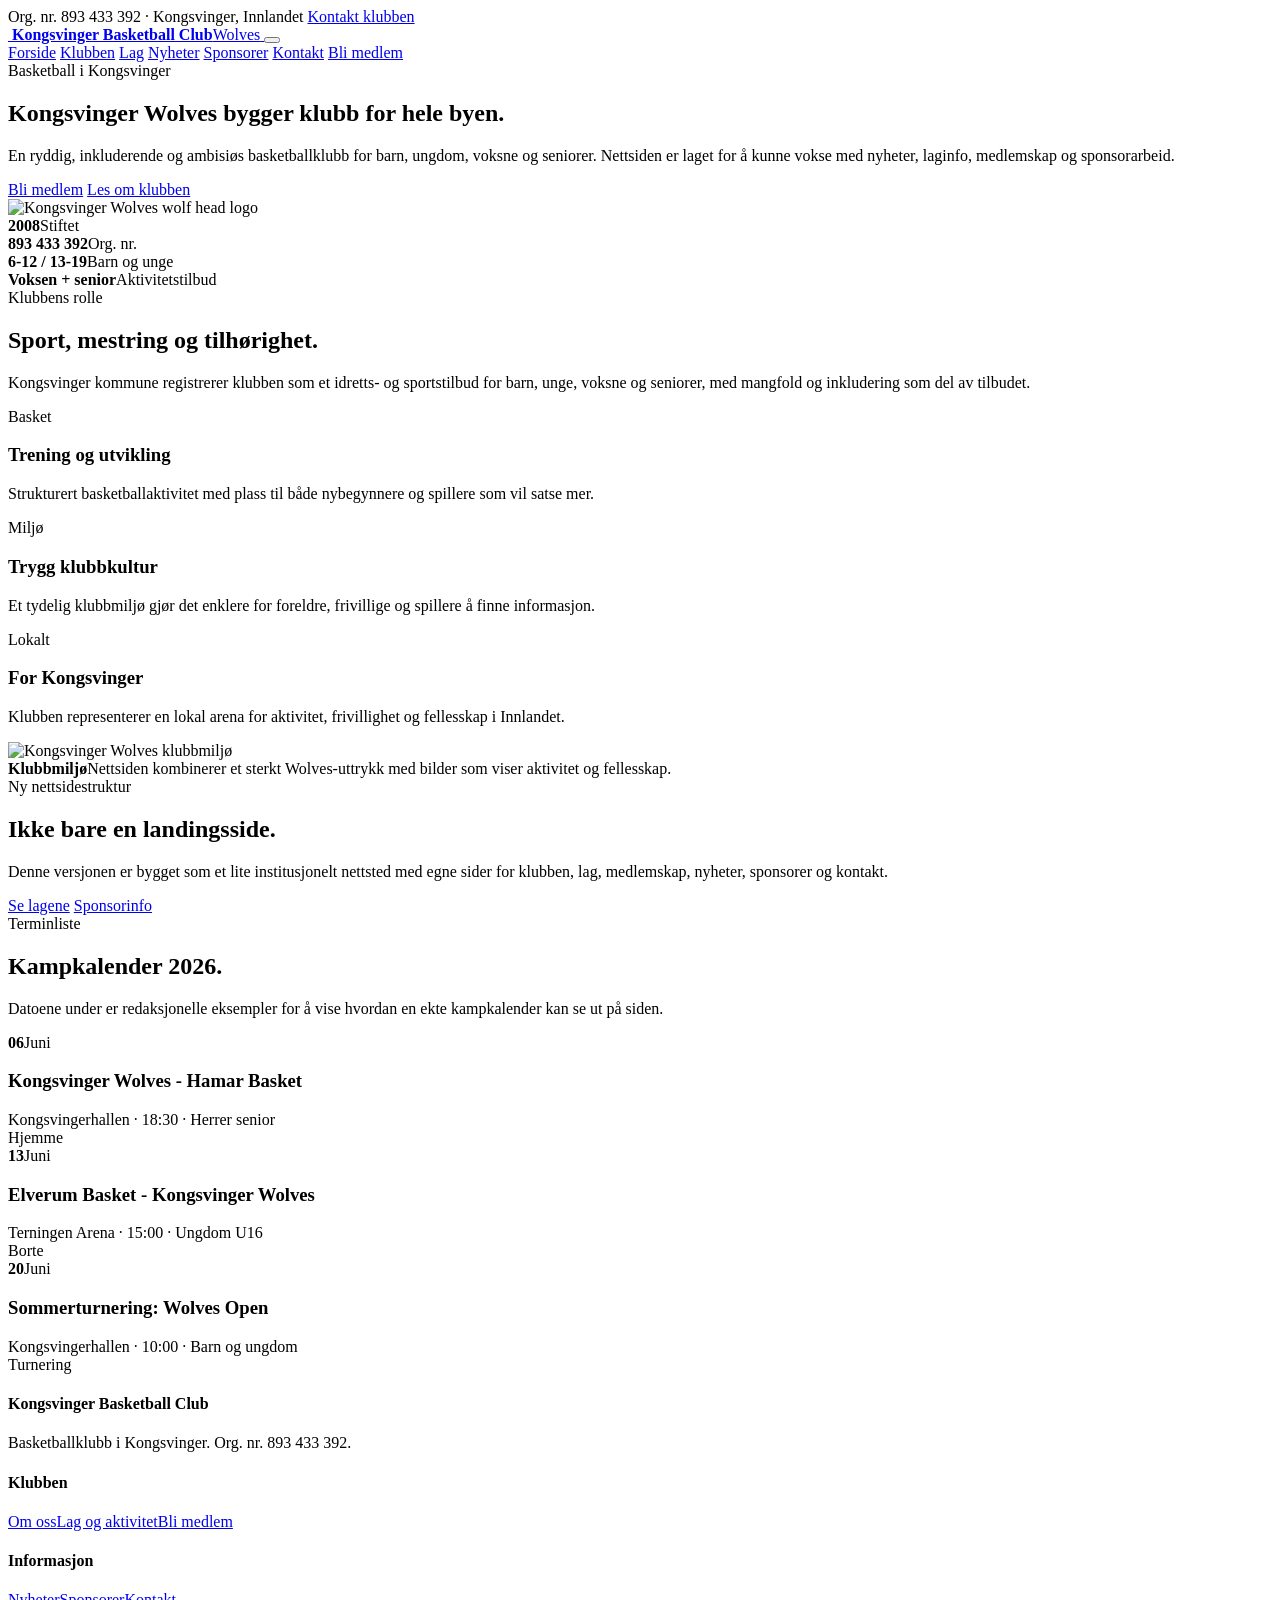
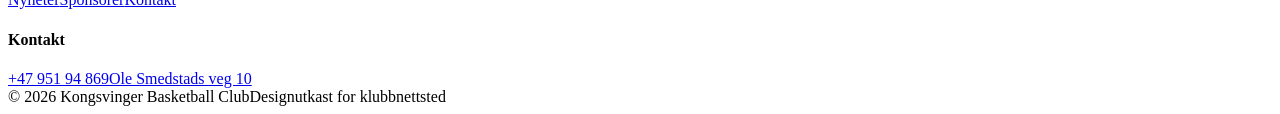
==== index.html @ 7a9e1276 "Add index.html" ====
﻿<!doctype html>
<html lang="no">
<head>
  <meta charset="utf-8">
  <meta name="viewport" content="width=device-width, initial-scale=1">
  <meta name="description" content="Kongsvinger Basketball Club - basketball, fellesskap og aktivitet for barn, ungdom, voksne og seniorer i Kongsvinger.">
  <title>Kongsvinger Basketball Club</title>
  <link rel="stylesheet" href="styles.css">
</head>
<body>
<div class="site-shell">
  <div class="topbar">
    <div class="wrap topbar-row">
      <span>Org. nr. 893 433 392 &middot; Kongsvinger, Innlandet</span>
      <a href="kontakt.html">Kontakt klubben</a>
    </div>
  </div>
  <header class="header">
    <div class="wrap nav-row">
      <a class="brand" href="index.html" aria-label="Kongsvinger Basketball Club">
        <img class="brand-mark" src="assets/wolf-head-logo-transparent.png" alt="">
        <span class="brand-text"><strong>Kongsvinger Basketball Club</strong><span>Wolves</span></span>
      </a>
      <button class="menu-button" type="button" data-menu-button aria-label="Meny" aria-expanded="false"><span></span></button>
      <nav class="nav" data-nav>
        <a href="index.html" aria-current="page">Forside</a>
        <a href="klubben.html">Klubben</a>
        <a href="lag.html">Lag</a>
        <a href="nyheter.html">Nyheter</a>
        <a href="sponsorer.html">Sponsorer</a>
        <a href="kontakt.html">Kontakt</a>
        <a class="cta" href="medlem.html">Bli medlem</a>
      </nav>
    </div>
  </header>

  <main>
    <section class="hero">
      <div class="wrap hero-grid">
        <div>
          <div class="eyebrow">Basketball i Kongsvinger</div>
          <h1>Kongsvinger Wolves bygger klubb for hele byen.</h1>
          <p class="lead">En ryddig, inkluderende og ambisi&oslash;s basketballklubb for barn, ungdom, voksne og seniorer. Nettsiden er laget for &aring; kunne vokse med nyheter, laginfo, medlemskap og sponsorarbeid.</p>
          <div class="hero-actions">
            <a class="button" href="medlem.html">Bli medlem</a>
            <a class="button secondary" href="klubben.html">Les om klubben</a>
          </div>
        </div>
        <img class="hero-logo" src="assets/wolf-head-logo-transparent.png" alt="Kongsvinger Wolves wolf head logo">
      </div>
    </section>

    <section class="facts-strip">
      <div class="wrap facts">
        <div class="fact"><strong>2008</strong><span>Stiftet</span></div>
        <div class="fact"><strong>893 433 392</strong><span>Org. nr.</span></div>
        <div class="fact"><strong>6-12 / 13-19</strong><span>Barn og unge</span></div>
        <div class="fact"><strong>Voksen + senior</strong><span>Aktivitetstilbud</span></div>
      </div>
    </section>

    <section class="section">
      <div class="wrap section-head">
        <div>
          <div class="eyebrow">Klubbens rolle</div>
          <h2>Sport, mestring og tilh&oslash;righet.</h2>
        </div>
        <p>Kongsvinger kommune registrerer klubben som et idretts- og sportstilbud for barn, unge, voksne og seniorer, med mangfold og inkludering som del av tilbudet.</p>
      </div>
      <div class="wrap grid-3">
        <article class="card kicker">
          <span class="tag">Basket</span>
          <h3>Trening og utvikling</h3>
          <p>Strukturert basketballaktivitet med plass til b&aring;de nybegynnere og spillere som vil satse mer.</p>
        </article>
        <article class="card kicker">
          <span class="tag">Milj&oslash;</span>
          <h3>Trygg klubbkultur</h3>
          <p>Et tydelig klubbmilj&oslash; gj&oslash;r det enklere for foreldre, frivillige og spillere &aring; finne informasjon.</p>
        </article>
        <article class="card kicker">
          <span class="tag">Lokalt</span>
          <h3>For Kongsvinger</h3>
          <p>Klubben representerer en lokal arena for aktivitet, frivillighet og fellesskap i Innlandet.</p>
        </article>
      </div>
    </section>

    <section class="section soft">
      <div class="wrap split">
        <div class="image-panel clean">
          <img src="assets/basketball-community.jpg" alt="Kongsvinger Wolves klubbmilj&oslash;">
          <div class="caption"><strong>Klubbmilj&oslash;</strong><span>Nettsiden kombinerer et sterkt Wolves-uttrykk med bilder som viser aktivitet og fellesskap.</span></div>
        </div>
        <div>
          <div class="eyebrow">Ny nettsidestruktur</div>
          <h2>Ikke bare en landingsside.</h2>
          <p>Denne versjonen er bygget som et lite institusjonelt nettsted med egne sider for klubben, lag, medlemskap, nyheter, sponsorer og kontakt.</p>
          <div class="actions">
            <a class="button dark" href="lag.html">Se lagene</a>
            <a class="button light" href="sponsorer.html">Sponsorinfo</a>
          </div>
        </div>
      </div>
    </section>

    <section class="section">
      <div class="wrap section-head">
        <div>
          <div class="eyebrow">Terminliste</div>
          <h2>Kampkalender 2026.</h2>
        </div>
        <p>Datoene under er redaksjonelle eksempler for &aring; vise hvordan en ekte kampkalender kan se ut p&aring; siden.</p>
      </div>
      <div class="wrap match-list">
        <article class="match"><div class="match-date"><strong>06</strong><span>Juni</span></div><div><h3>Kongsvinger Wolves - Hamar Basket</h3><div class="match-meta">Kongsvingerhallen &middot; 18:30 &middot; Herrer senior</div></div><span class="match-badge">Hjemme</span></article>
        <article class="match"><div class="match-date"><strong>13</strong><span>Juni</span></div><div><h3>Elverum Basket - Kongsvinger Wolves</h3><div class="match-meta">Terningen Arena &middot; 15:00 &middot; Ungdom U16</div></div><span class="match-badge">Borte</span></article>
        <article class="match"><div class="match-date"><strong>20</strong><span>Juni</span></div><div><h3>Sommerturnering: Wolves Open</h3><div class="match-meta">Kongsvingerhallen &middot; 10:00 &middot; Barn og ungdom</div></div><span class="match-badge">Turnering</span></article>
      </div>
    </section>
  </main>

  <footer class="footer">
    <div class="wrap footer-grid">
      <div>
        <h4>Kongsvinger Basketball Club</h4>
        <p>Basketballklubb i Kongsvinger. Org. nr. 893 433 392.</p>
      </div>
      <div><h4>Klubben</h4><a href="klubben.html">Om oss</a><a href="lag.html">Lag og aktivitet</a><a href="medlem.html">Bli medlem</a></div>
      <div><h4>Informasjon</h4><a href="nyheter.html">Nyheter</a><a href="sponsorer.html">Sponsorer</a><a href="kontakt.html">Kontakt</a></div>
      <div><h4>Kontakt</h4><a href="tel:+4795194869">+47 951 94 869</a><a href="kontakt.html">Ole Smedstads veg 10</a></div>
    </div>
    <div class="wrap footer-bottom"><span>&copy; 2026 Kongsvinger Basketball Club</span><span>Designutkast for klubbnettsted</span></div>
  </footer>
</div>
<script src="script.js"></script>
</body>
</html>
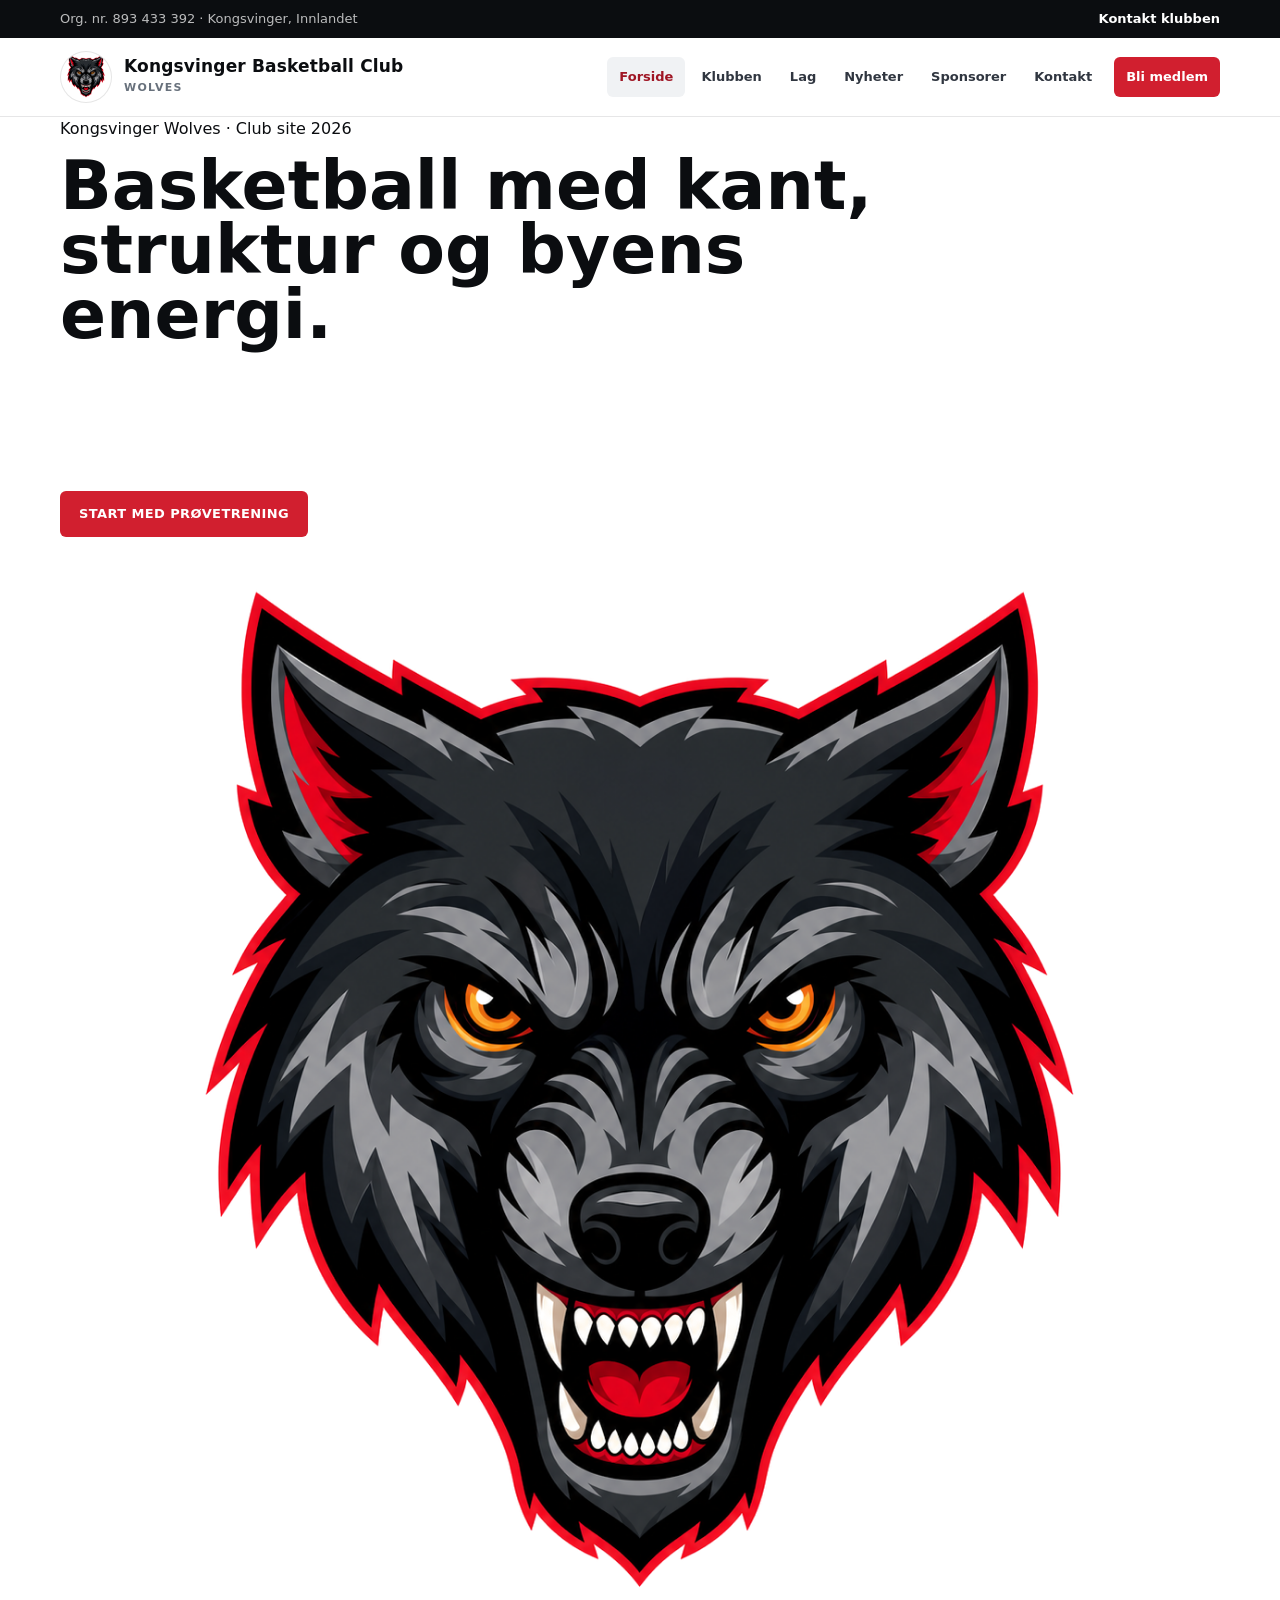
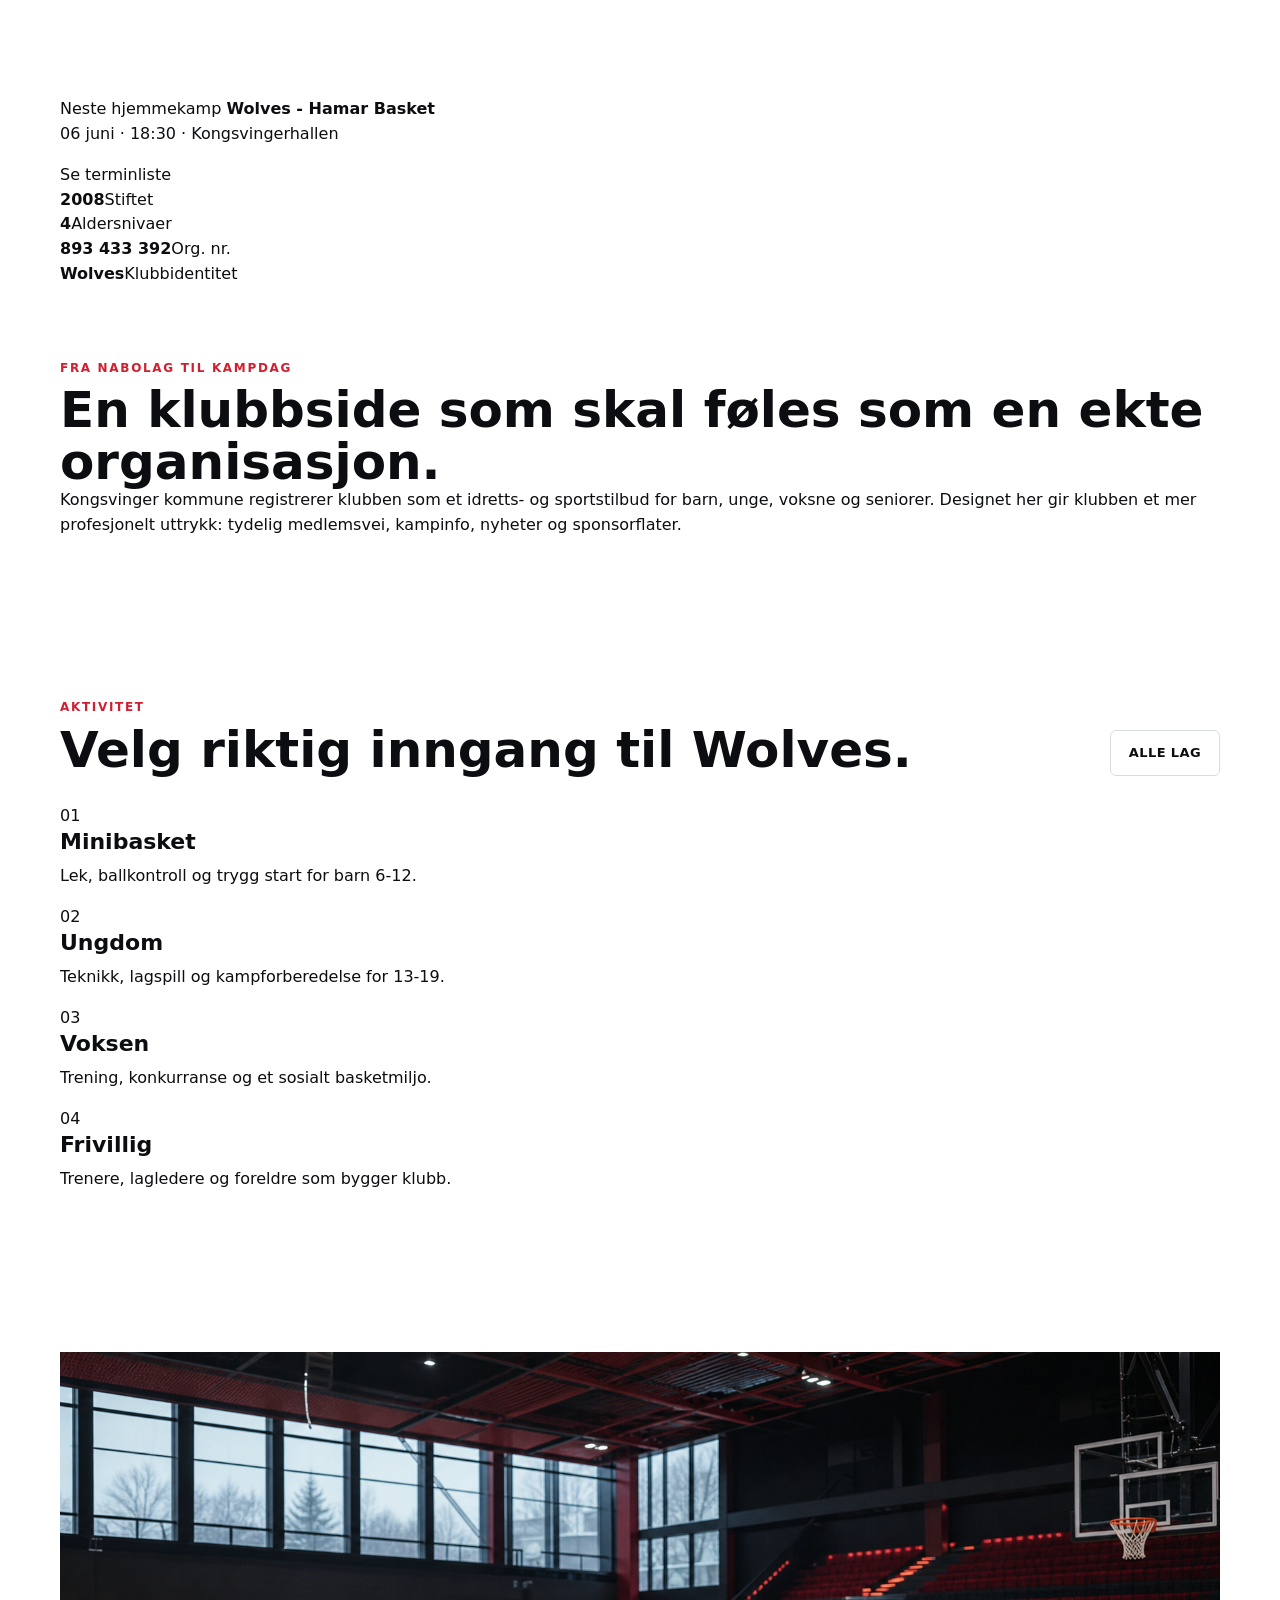
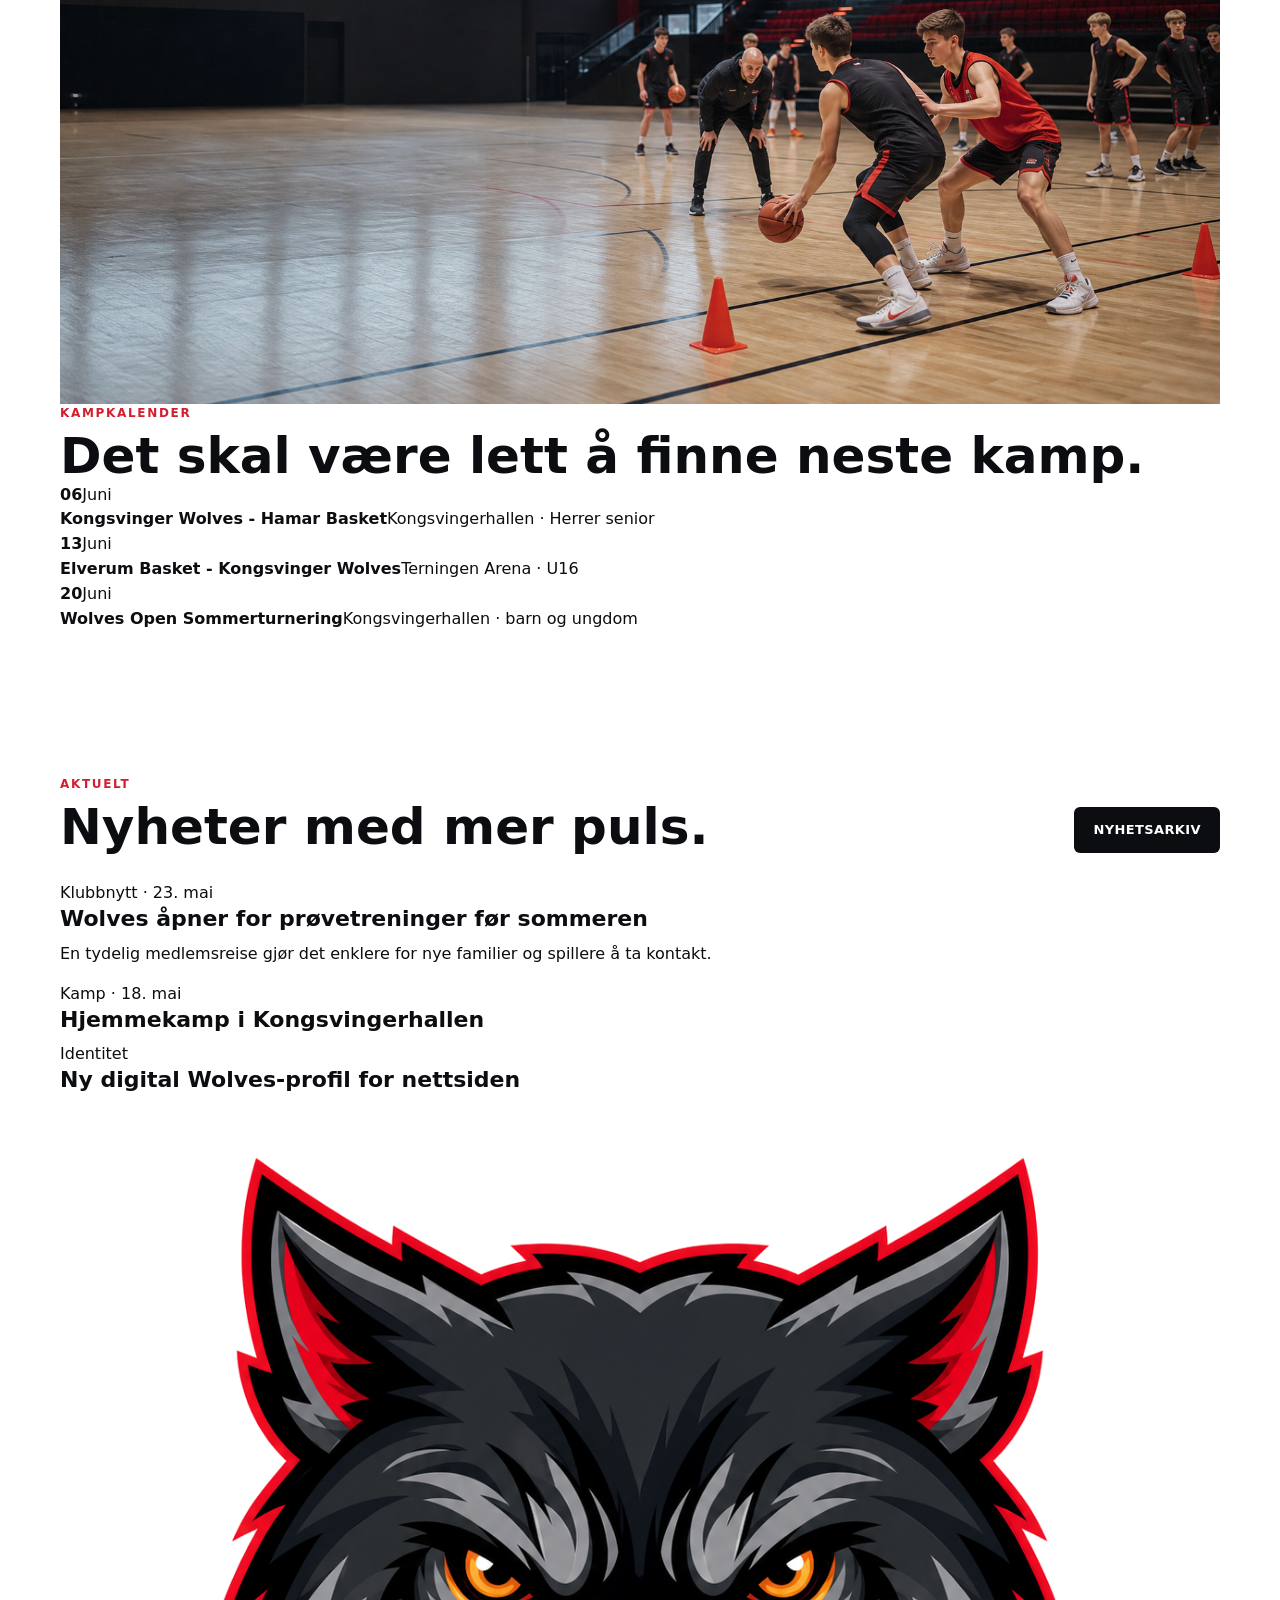
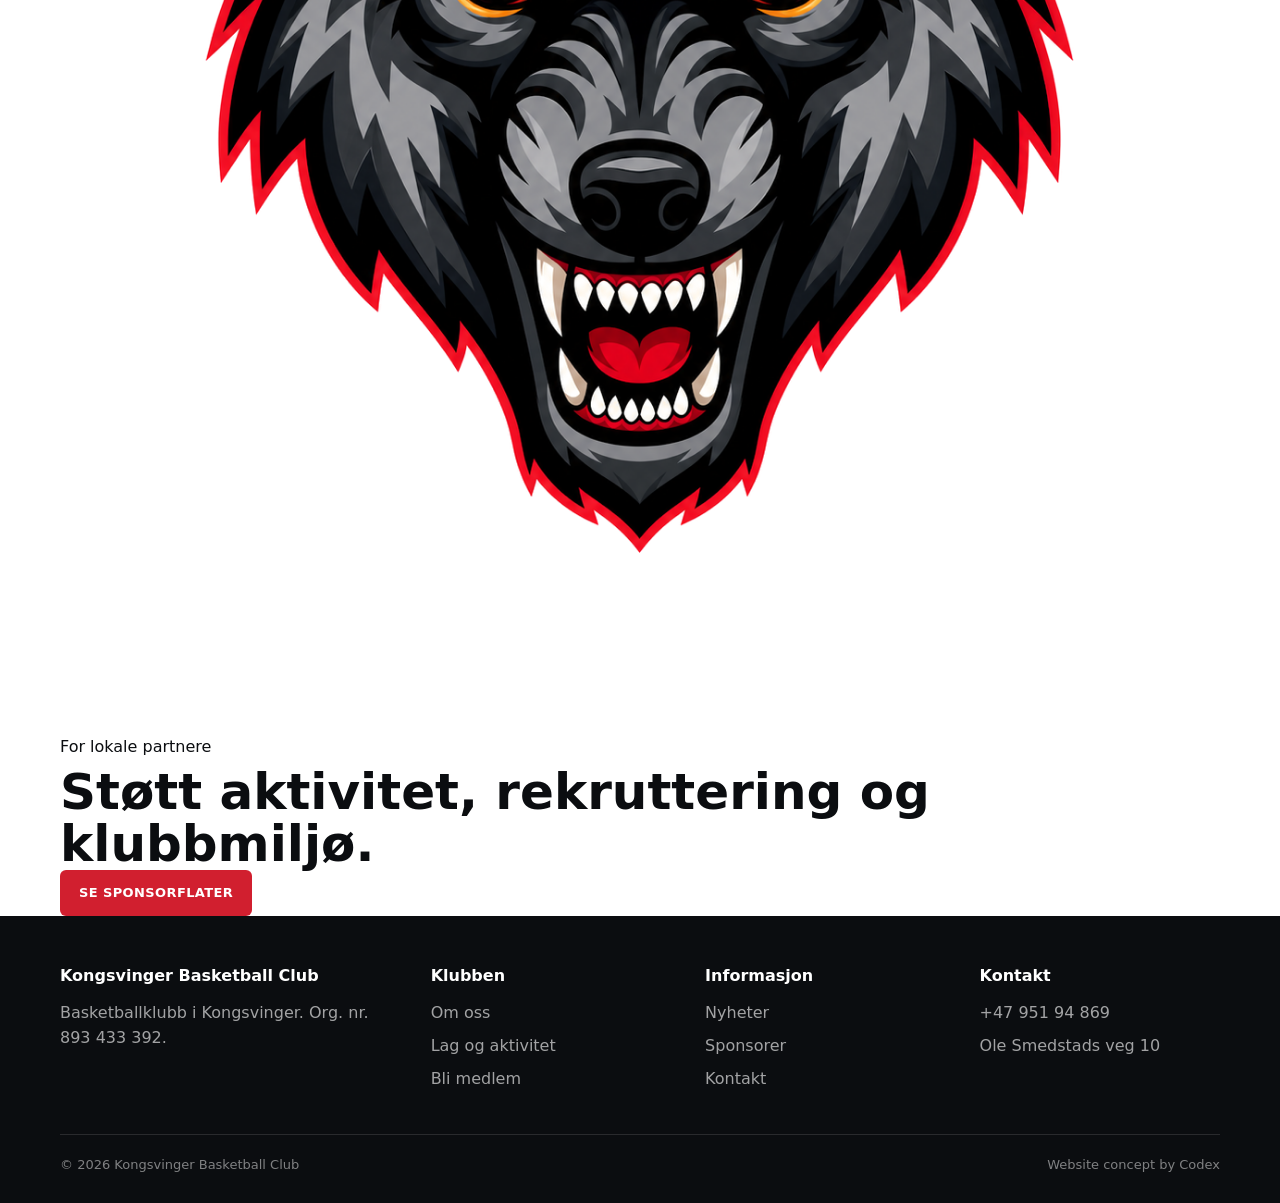
==== commit 9de162e7: "Update index.html" ====
--- a/index.html
+++ b/index.html
@@ -1,14 +1,14 @@
-﻿<!doctype html>
+<!doctype html>
 <html lang="no">
 <head>
   <meta charset="utf-8">
   <meta name="viewport" content="width=device-width, initial-scale=1">
-  <meta name="description" content="Kongsvinger Basketball Club - basketball, fellesskap og aktivitet for barn, ungdom, voksne og seniorer i Kongsvinger.">
+  <meta name="description" content="Kongsvinger Basketball Club - Wolves basketball, fellesskap og aktivitet i Kongsvinger.">
   <title>Kongsvinger Basketball Club</title>
   <link rel="stylesheet" href="styles.css">
 </head>
 <body>
-<div class="site-shell">
+<div class="site-shell home-site">
   <div class="topbar">
     <div class="wrap topbar-row">
       <span>Org. nr. 893 433 392 &middot; Kongsvinger, Innlandet</span>
@@ -35,87 +35,146 @@
   </header>
 
   <main>
-    <section class="hero">
-      <div class="wrap hero-grid">
-        <div>
-          <div class="eyebrow">Basketball i Kongsvinger</div>
-          <h1>Kongsvinger Wolves bygger klubb for hele byen.</h1>
-          <p class="lead">En ryddig, inkluderende og ambisi&oslash;s basketballklubb for barn, ungdom, voksne og seniorer. Nettsiden er laget for &aring; kunne vokse med nyheter, laginfo, medlemskap og sponsorarbeid.</p>
+    <section class="pro-hero">
+      <div class="hero-media" aria-hidden="true"></div>
+      <div class="hero-noise" aria-hidden="true"></div>
+      <div class="wrap pro-hero-grid">
+        <div class="hero-copy">
+          <div class="season-pill">Kongsvinger Wolves &middot; Club site 2026</div>
+          <h1>Basketball med kant, struktur og byens energi.</h1>
+          <p class="lead">Kongsvinger Basketball Club samler barn, ungdom, voksne og frivillige rundt et tydelig Wolves-miljo: trening, mestring, kampdager og fellesskap i hallen.</p>
           <div class="hero-actions">
-            <a class="button" href="medlem.html">Bli medlem</a>
-            <a class="button secondary" href="klubben.html">Les om klubben</a>
+            <a class="button" href="medlem.html">Start med pr&oslash;vetrening</a>
+            <a class="button secondary" href="lag.html">Se lag og aktivitet</a>
           </div>
         </div>
-        <img class="hero-logo" src="assets/wolf-head-logo-transparent.png" alt="Kongsvinger Wolves wolf head logo">
+        <aside class="hero-stack" aria-label="Klubboversikt">
+          <img class="hero-emblem" src="assets/wolf-head-logo-transparent.png" alt="Kongsvinger Wolves wolf head logo">
+          <div class="next-card">
+            <span>Neste hjemmekamp</span>
+            <strong>Wolves - Hamar Basket</strong>
+            <p>06 juni &middot; 18:30 &middot; Kongsvingerhallen</p>
+            <a href="lag.html">Se terminliste</a>
+          </div>
+        </aside>
+      </div>
+      <div class="wrap hero-metrics" aria-label="Klubbfakta">
+        <div><strong>2008</strong><span>Stiftet</span></div>
+        <div><strong>4</strong><span>Aldersnivaer</span></div>
+        <div><strong>893 433 392</strong><span>Org. nr.</span></div>
+        <div><strong>Wolves</strong><span>Klubbidentitet</span></div>
       </div>
     </section>
 
-    <section class="facts-strip">
-      <div class="wrap facts">
-        <div class="fact"><strong>2008</strong><span>Stiftet</span></div>
-        <div class="fact"><strong>893 433 392</strong><span>Org. nr.</span></div>
-        <div class="fact"><strong>6-12 / 13-19</strong><span>Barn og unge</span></div>
-        <div class="fact"><strong>Voksen + senior</strong><span>Aktivitetstilbud</span></div>
+    <section class="section intro-band">
+      <div class="wrap intro-grid">
+        <div>
+          <div class="eyebrow">Fra nabolag til kampdag</div>
+          <h2>En klubbside som skal f&oslash;les som en ekte organisasjon.</h2>
+        </div>
+        <p>Kongsvinger kommune registrerer klubben som et idretts- og sportstilbud for barn, unge, voksne og seniorer. Designet her gir klubben et mer profesjonelt uttrykk: tydelig medlemsvei, kampinfo, nyheter og sponsorflater.</p>
       </div>
     </section>
 
-    <section class="section">
+    <section class="section programs-section">
       <div class="wrap section-head">
         <div>
-          <div class="eyebrow">Klubbens rolle</div>
-          <h2>Sport, mestring og tilh&oslash;righet.</h2>
+          <div class="eyebrow">Aktivitet</div>
+          <h2>Velg riktig inngang til Wolves.</h2>
         </div>
-        <p>Kongsvinger kommune registrerer klubben som et idretts- og sportstilbud for barn, unge, voksne og seniorer, med mangfold og inkludering som del av tilbudet.</p>
+        <a class="button light" href="lag.html">Alle lag</a>
       </div>
-      <div class="wrap grid-3">
-        <article class="card kicker">
-          <span class="tag">Basket</span>
-          <h3>Trening og utvikling</h3>
-          <p>Strukturert basketballaktivitet med plass til b&aring;de nybegynnere og spillere som vil satse mer.</p>
+      <div class="wrap program-grid">
+        <article class="program-card feature">
+          <span>01</span>
+          <h3>Minibasket</h3>
+          <p>Lek, ballkontroll og trygg start for barn 6-12.</p>
         </article>
-        <article class="card kicker">
-          <span class="tag">Milj&oslash;</span>
-          <h3>Trygg klubbkultur</h3>
-          <p>Et tydelig klubbmilj&oslash; gj&oslash;r det enklere for foreldre, frivillige og spillere &aring; finne informasjon.</p>
+        <article class="program-card">
+          <span>02</span>
+          <h3>Ungdom</h3>
+          <p>Teknikk, lagspill og kampforberedelse for 13-19.</p>
         </article>
-        <article class="card kicker">
-          <span class="tag">Lokalt</span>
-          <h3>For Kongsvinger</h3>
-          <p>Klubben representerer en lokal arena for aktivitet, frivillighet og fellesskap i Innlandet.</p>
+        <article class="program-card">
+          <span>03</span>
+          <h3>Voksen</h3>
+          <p>Trening, konkurranse og et sosialt basketmiljo.</p>
+        </article>
+        <article class="program-card dark-program">
+          <span>04</span>
+          <h3>Frivillig</h3>
+          <p>Trenere, lagledere og foreldre som bygger klubb.</p>
         </article>
       </div>
     </section>
 
-    <section class="section soft">
-      <div class="wrap split">
-        <div class="image-panel clean">
-          <img src="assets/basketball-community.jpg" alt="Kongsvinger Wolves klubbmilj&oslash;">
-          <div class="caption"><strong>Klubbmilj&oslash;</strong><span>Nettsiden kombinerer et sterkt Wolves-uttrykk med bilder som viser aktivitet og fellesskap.</span></div>
+    <section class="section game-section">
+      <div class="wrap game-layout">
+        <div class="game-photo">
+          <img src="assets/basketball-training.jpg" alt="Basketballtrening i Kongsvinger Wolves-stil">
         </div>
-        <div>
-          <div class="eyebrow">Ny nettsidestruktur</div>
-          <h2>Ikke bare en landingsside.</h2>
-          <p>Denne versjonen er bygget som et lite institusjonelt nettsted med egne sider for klubben, lag, medlemskap, nyheter, sponsorer og kontakt.</p>
-          <div class="actions">
-            <a class="button dark" href="lag.html">Se lagene</a>
-            <a class="button light" href="sponsorer.html">Sponsorinfo</a>
+        <div class="game-panel">
+          <div class="eyebrow">Kampkalender</div>
+          <h2>Det skal v&aelig;re lett &aring; finne neste kamp.</h2>
+          <div class="fixture-list">
+            <a class="fixture" href="lag.html">
+              <time><strong>06</strong><span>Juni</span></time>
+              <div><strong>Kongsvinger Wolves - Hamar Basket</strong><span>Kongsvingerhallen &middot; Herrer senior</span></div>
+            </a>
+            <a class="fixture" href="lag.html">
+              <time><strong>13</strong><span>Juni</span></time>
+              <div><strong>Elverum Basket - Kongsvinger Wolves</strong><span>Terningen Arena &middot; U16</span></div>
+            </a>
+            <a class="fixture" href="lag.html">
+              <time><strong>20</strong><span>Juni</span></time>
+              <div><strong>Wolves Open Sommerturnering</strong><span>Kongsvingerhallen &middot; barn og ungdom</span></div>
+            </a>
           </div>
         </div>
       </div>
     </section>
 
-    <section class="section">
+    <section class="section news-home">
       <div class="wrap section-head">
         <div>
-          <div class="eyebrow">Terminliste</div>
-          <h2>Kampkalender 2026.</h2>
+          <div class="eyebrow">Aktuelt</div>
+          <h2>Nyheter med mer puls.</h2>
         </div>
-        <p>Datoene under er redaksjonelle eksempler for &aring; vise hvordan en ekte kampkalender kan se ut p&aring; siden.</p>
+        <a class="button dark" href="nyheter.html">Nyhetsarkiv</a>
       </div>
-      <div class="wrap match-list">
-        <article class="match"><div class="match-date"><strong>06</strong><span>Juni</span></div><div><h3>Kongsvinger Wolves - Hamar Basket</h3><div class="match-meta">Kongsvingerhallen &middot; 18:30 &middot; Herrer senior</div></div><span class="match-badge">Hjemme</span></article>
-        <article class="match"><div class="match-date"><strong>13</strong><span>Juni</span></div><div><h3>Elverum Basket - Kongsvinger Wolves</h3><div class="match-meta">Terningen Arena &middot; 15:00 &middot; Ungdom U16</div></div><span class="match-badge">Borte</span></article>
-        <article class="match"><div class="match-date"><strong>20</strong><span>Juni</span></div><div><h3>Sommerturnering: Wolves Open</h3><div class="match-meta">Kongsvingerhallen &middot; 10:00 &middot; Barn og ungdom</div></div><span class="match-badge">Turnering</span></article>
+      <div class="wrap editorial-grid">
+        <article class="editorial-card main-story">
+          <div class="story-image community"></div>
+          <div class="story-body">
+            <span>Klubbnytt &middot; 23. mai</span>
+            <h3>Wolves &aring;pner for pr&oslash;vetreninger f&oslash;r sommeren</h3>
+            <p>En tydelig medlemsreise gj&oslash;r det enklere for nye familier og spillere &aring; ta kontakt.</p>
+          </div>
+        </article>
+        <article class="editorial-card">
+          <div class="story-image training"></div>
+          <div class="story-body">
+            <span>Kamp &middot; 18. mai</span>
+            <h3>Hjemmekamp i Kongsvingerhallen</h3>
+          </div>
+        </article>
+        <article class="editorial-card logo-story">
+          <div class="story-body">
+            <span>Identitet</span>
+            <h3>Ny digital Wolves-profil for nettsiden</h3>
+          </div>
+          <img src="assets/wolf-head-logo-transparent.png" alt="">
+        </article>
+      </div>
+    </section>
+
+    <section class="sponsor-banner">
+      <div class="wrap sponsor-inner">
+        <div>
+          <span>For lokale partnere</span>
+          <h2>St&oslash;tt aktivitet, rekruttering og klubbmilj&oslash;.</h2>
+        </div>
+        <a class="button" href="sponsorer.html">Se sponsorflater</a>
       </div>
     </section>
   </main>
@@ -130,10 +189,9 @@
       <div><h4>Informasjon</h4><a href="nyheter.html">Nyheter</a><a href="sponsorer.html">Sponsorer</a><a href="kontakt.html">Kontakt</a></div>
       <div><h4>Kontakt</h4><a href="tel:+4795194869">+47 951 94 869</a><a href="kontakt.html">Ole Smedstads veg 10</a></div>
     </div>
-    <div class="wrap footer-bottom"><span>&copy; 2026 Kongsvinger Basketball Club</span><span>Designutkast for klubbnettsted</span></div>
+    <div class="wrap footer-bottom"><span>&copy; 2026 Kongsvinger Basketball Club</span><span>Website concept by Codex</span></div>
   </footer>
 </div>
 <script src="script.js"></script>
 </body>
 </html>
-
--- a/styles.css
+++ b/styles.css
@@ -0,0 +1,551 @@
+﻿:root {
+  --ink: #0b0d10;
+  --charcoal: #15191f;
+  --panel: #20262d;
+  --line: #d9dde2;
+  --muted: #68717c;
+  --soft: #f4f5f7;
+  --white: #ffffff;
+  --red: #d11f2f;
+  --red-dark: #9f1624;
+  --silver: #c5cbd2;
+  --amber: #f3a43b;
+  --radius: 8px;
+  --shadow: 0 18px 44px rgba(10, 12, 16, .14);
+}
+
+* { box-sizing: border-box; }
+html { scroll-behavior: smooth; }
+body {
+  margin: 0;
+  font-family: Inter, ui-sans-serif, system-ui, -apple-system, BlinkMacSystemFont, "Segoe UI", sans-serif;
+  color: var(--ink);
+  background: var(--white);
+  line-height: 1.55;
+}
+
+img { max-width: 100%; display: block; }
+a { color: inherit; text-decoration: none; }
+
+.site-shell { min-height: 100vh; display: flex; flex-direction: column; }
+.wrap { width: min(1160px, calc(100% - 32px)); margin: 0 auto; }
+
+.topbar {
+  background: var(--ink);
+  color: rgba(255,255,255,.72);
+  font-size: 13px;
+}
+.topbar-row {
+  min-height: 38px;
+  display: flex;
+  align-items: center;
+  justify-content: space-between;
+  gap: 18px;
+}
+.topbar a { color: var(--white); font-weight: 700; }
+
+.header {
+  position: sticky;
+  top: 0;
+  z-index: 20;
+  background: rgba(255,255,255,.94);
+  border-bottom: 1px solid rgba(12,16,20,.1);
+  backdrop-filter: blur(16px);
+}
+.nav-row {
+  min-height: 78px;
+  display: flex;
+  align-items: center;
+  justify-content: space-between;
+  gap: 22px;
+}
+.brand {
+  display: flex;
+  align-items: center;
+  gap: 12px;
+  min-width: 0;
+}
+.brand-mark {
+  width: 52px;
+  height: 52px;
+  border: 1px solid rgba(0,0,0,.1);
+  background: var(--white);
+  border-radius: 50%;
+  object-fit: cover;
+}
+.brand-text strong {
+  display: block;
+  font-size: 17px;
+  line-height: 1.05;
+  letter-spacing: .01em;
+}
+.brand-text span {
+  display: block;
+  margin-top: 3px;
+  color: var(--muted);
+  font-size: 11px;
+  font-weight: 800;
+  letter-spacing: .12em;
+  text-transform: uppercase;
+}
+
+.nav {
+  display: flex;
+  align-items: center;
+  gap: 4px;
+}
+.nav a {
+  padding: 10px 12px;
+  border-radius: 6px;
+  font-size: 13px;
+  font-weight: 800;
+  color: #303640;
+}
+.nav a:hover,
+.nav a[aria-current="page"] {
+  background: #f0f2f4;
+  color: var(--red-dark);
+}
+.nav .cta {
+  margin-left: 6px;
+  background: var(--red);
+  color: var(--white);
+}
+.nav .cta:hover,
+.nav .cta[aria-current="page"] {
+  background: var(--red-dark);
+  color: var(--white);
+}
+.menu-button {
+  display: none;
+  width: 42px;
+  height: 42px;
+  align-items: center;
+  justify-content: center;
+  border: 1px solid var(--line);
+  border-radius: 6px;
+  background: var(--white);
+}
+.menu-button span,
+.menu-button span::before,
+.menu-button span::after {
+  content: "";
+  display: block;
+  width: 20px;
+  height: 2px;
+  background: var(--ink);
+  border-radius: 2px;
+}
+.menu-button span::before { transform: translateY(-7px); }
+.menu-button span::after { transform: translateY(5px); }
+
+.hero {
+  position: relative;
+  overflow: hidden;
+  color: var(--white);
+  background:
+    linear-gradient(90deg, rgba(11,13,16,.94), rgba(11,13,16,.7) 46%, rgba(11,13,16,.26)),
+    url("assets/basketball-training.jpg") center / cover;
+}
+.hero::after {
+  content: "";
+  position: absolute;
+  inset: auto -8vw -10vw auto;
+  width: 46vw;
+  min-width: 360px;
+  aspect-ratio: 1;
+  border: 1px solid rgba(255,255,255,.16);
+  border-radius: 50%;
+}
+.hero-grid {
+  position: relative;
+  z-index: 1;
+  min-height: clamp(520px, 72svh, 650px);
+  display: grid;
+  grid-template-columns: 1.05fr .95fr;
+  align-items: center;
+  gap: 42px;
+  padding: 40px 0 46px;
+}
+.hero-logo {
+  width: min(360px, 84%);
+  margin-left: auto;
+  filter: drop-shadow(0 22px 40px rgba(0,0,0,.44));
+  border-radius: 8px;
+}
+.eyebrow {
+  color: var(--red);
+  font-size: 12px;
+  font-weight: 900;
+  letter-spacing: .14em;
+  text-transform: uppercase;
+}
+h1, h2, h3, p { margin-top: 0; }
+h1 {
+  margin: 12px 0 18px;
+  max-width: 820px;
+  font-size: clamp(38px, 6.2vw, 68px);
+  line-height: .95;
+  letter-spacing: 0;
+}
+.lead {
+  max-width: 620px;
+  color: rgba(255,255,255,.76);
+  font-size: clamp(17px, 2vw, 21px);
+}
+.hero-actions,
+.actions {
+  display: flex;
+  flex-wrap: wrap;
+  gap: 12px;
+  margin-top: 28px;
+}
+.button {
+  display: inline-flex;
+  align-items: center;
+  justify-content: center;
+  min-height: 46px;
+  padding: 0 18px;
+  border: 1px solid transparent;
+  border-radius: 6px;
+  background: var(--red);
+  color: var(--white);
+  font-size: 13px;
+  font-weight: 900;
+  letter-spacing: .03em;
+  text-transform: uppercase;
+}
+.button:hover { background: var(--red-dark); }
+.button.secondary {
+  background: rgba(255,255,255,.1);
+  border-color: rgba(255,255,255,.28);
+}
+.button.secondary:hover { background: rgba(255,255,255,.18); }
+.button.dark { background: var(--ink); }
+.button.dark:hover { background: #2b3139; }
+.button.light {
+  background: var(--white);
+  color: var(--ink);
+  border-color: var(--line);
+}
+.button.light:hover { background: var(--soft); }
+
+.facts-strip {
+  background: var(--ink);
+  color: var(--white);
+  border-top: 1px solid rgba(255,255,255,.12);
+}
+.facts {
+  display: grid;
+  grid-template-columns: repeat(4, 1fr);
+  gap: 1px;
+}
+.fact {
+  padding: 24px;
+  background: rgba(255,255,255,.035);
+}
+.fact strong { display: block; font-size: 24px; line-height: 1.1; }
+.fact span { color: rgba(255,255,255,.55); font-size: 12px; font-weight: 800; text-transform: uppercase; letter-spacing: .08em; }
+
+.section { padding: 72px 0; }
+.section.soft { background: var(--soft); }
+.section.dark { background: var(--charcoal); color: var(--white); }
+.section-head {
+  display: flex;
+  align-items: end;
+  justify-content: space-between;
+  gap: 24px;
+  margin-bottom: 28px;
+}
+.section-head p { max-width: 520px; color: var(--muted); }
+.dark .section-head p { color: rgba(255,255,255,.62); }
+h2 { font-size: clamp(30px, 4vw, 50px); line-height: 1.03; margin: 8px 0 0; }
+h3 { font-size: 22px; line-height: 1.15; margin-bottom: 10px; }
+
+.grid-3 {
+  display: grid;
+  grid-template-columns: repeat(3, 1fr);
+  gap: 18px;
+}
+.card {
+  background: var(--white);
+  border: 1px solid var(--line);
+  border-radius: var(--radius);
+  padding: 24px;
+  box-shadow: 0 1px 0 rgba(0,0,0,.02);
+}
+.card.dark-card {
+  background: var(--panel);
+  border-color: rgba(255,255,255,.1);
+}
+.card p { color: var(--muted); margin-bottom: 0; }
+.dark .card p { color: rgba(255,255,255,.64); }
+.card.kicker { border-top: 4px solid var(--red); }
+.card .tag {
+  display: inline-flex;
+  margin-bottom: 14px;
+  padding: 4px 8px;
+  border-radius: 999px;
+  background: rgba(209,31,47,.1);
+  color: var(--red-dark);
+  font-size: 11px;
+  font-weight: 900;
+  text-transform: uppercase;
+  letter-spacing: .08em;
+}
+
+.split {
+  display: grid;
+  grid-template-columns: 1fr 1fr;
+  gap: 42px;
+  align-items: center;
+}
+.image-panel {
+  position: relative;
+  overflow: hidden;
+  min-height: 440px;
+  border-radius: var(--radius);
+  background: var(--ink);
+  box-shadow: var(--shadow);
+}
+.image-panel img {
+  width: 100%;
+  height: 100%;
+  min-height: 440px;
+  object-fit: cover;
+  opacity: .82;
+}
+.image-panel.clean img { opacity: 1; }
+.image-panel .caption {
+  position: absolute;
+  left: 18px;
+  right: 18px;
+  bottom: 18px;
+  padding: 16px;
+  border-radius: 6px;
+  background: rgba(11,13,16,.82);
+  color: var(--white);
+}
+.caption strong { display: block; font-size: 18px; }
+.caption span { color: rgba(255,255,255,.62); font-size: 13px; }
+
+.page-hero {
+  background:
+    linear-gradient(90deg, rgba(11,13,16,.94), rgba(11,13,16,.78)),
+    url("assets/wolves-texture.jpg") center / cover;
+  color: var(--white);
+  padding: 64px 0;
+}
+.page-hero h1 {
+  font-size: clamp(38px, 6vw, 72px);
+  max-width: 820px;
+}
+.page-hero p {
+  max-width: 680px;
+  color: rgba(255,255,255,.72);
+  font-size: 18px;
+}
+
+.table-like {
+  overflow: hidden;
+  border: 1px solid var(--line);
+  border-radius: var(--radius);
+  background: var(--white);
+}
+.row {
+  display: grid;
+  grid-template-columns: 180px 1fr 150px;
+  gap: 18px;
+  padding: 18px 20px;
+  border-bottom: 1px solid var(--line);
+  align-items: center;
+}
+.row:last-child { border-bottom: 0; }
+.row strong { font-size: 18px; }
+.row span { color: var(--muted); }
+.row .status { color: var(--red-dark); font-weight: 900; text-transform: uppercase; font-size: 12px; letter-spacing: .06em; }
+
+.match-list {
+  display: grid;
+  gap: 12px;
+}
+.match {
+  display: grid;
+  grid-template-columns: 110px 1fr auto;
+  gap: 18px;
+  align-items: center;
+  padding: 18px;
+  border: 1px solid var(--line);
+  border-radius: var(--radius);
+  background: var(--white);
+}
+.match-date {
+  display: grid;
+  gap: 2px;
+  justify-items: start;
+}
+.match-date strong {
+  font-size: 28px;
+  line-height: 1;
+}
+.match-date span,
+.match-meta {
+  color: var(--muted);
+  font-size: 12px;
+  font-weight: 850;
+  letter-spacing: .06em;
+  text-transform: uppercase;
+}
+.match h3 {
+  margin: 0 0 4px;
+  font-size: 20px;
+}
+.match-badge {
+  justify-self: end;
+  padding: 7px 10px;
+  border-radius: 999px;
+  background: rgba(209,31,47,.1);
+  color: var(--red-dark);
+  font-size: 12px;
+  font-weight: 900;
+}
+
+.news-list {
+  display: grid;
+  gap: 18px;
+}
+.news-item {
+  display: grid;
+  grid-template-columns: 220px 1fr;
+  gap: 22px;
+  padding: 18px;
+  border: 1px solid var(--line);
+  border-radius: var(--radius);
+  background: var(--white);
+}
+.news-thumb {
+  min-height: 150px;
+  border-radius: 6px;
+  background: url("assets/wolves-texture.jpg") center / cover;
+}
+.news-item:nth-child(1) .news-thumb { background-image: url("assets/basketball-community.jpg"); }
+.news-item:nth-child(2) .news-thumb { background-image: url("assets/basketball-training.jpg"); }
+.news-item:nth-child(3) .news-thumb { background-image: url("assets/wolf-head-logo-transparent.png"); background-size: contain; background-repeat: no-repeat; background-color: #11161c; }
+
+.contact-grid {
+  display: grid;
+  grid-template-columns: .9fr 1.1fr;
+  gap: 24px;
+}
+.info-list {
+  display: grid;
+  gap: 12px;
+}
+.info-item {
+  padding: 18px;
+  border: 1px solid var(--line);
+  border-radius: var(--radius);
+  background: var(--white);
+}
+.info-item span { display: block; color: var(--muted); font-size: 13px; font-weight: 800; text-transform: uppercase; letter-spacing: .08em; }
+.info-item strong { display: block; margin-top: 4px; font-size: 18px; }
+
+form {
+  display: grid;
+  gap: 14px;
+  padding: 24px;
+  border: 1px solid var(--line);
+  border-radius: var(--radius);
+  background: var(--white);
+}
+.field-grid { display: grid; grid-template-columns: 1fr 1fr; gap: 14px; }
+label { display: grid; gap: 7px; color: #303640; font-size: 13px; font-weight: 900; }
+input, textarea, select {
+  width: 100%;
+  border: 1px solid #cfd5dc;
+  border-radius: 6px;
+  padding: 12px 13px;
+  font: inherit;
+  color: var(--ink);
+  background: var(--white);
+}
+textarea { min-height: 132px; resize: vertical; }
+
+.footer {
+  margin-top: auto;
+  background: var(--ink);
+  color: var(--white);
+  padding: 48px 0 28px;
+}
+.footer-grid {
+  display: grid;
+  grid-template-columns: 1.4fr repeat(3, 1fr);
+  gap: 34px;
+}
+.footer p,
+.footer a { color: rgba(255,255,255,.62); }
+.footer a { display: block; margin: 8px 0; }
+.footer a:hover { color: var(--white); }
+.footer h4 { margin: 0 0 12px; }
+.footer-bottom {
+  display: flex;
+  justify-content: space-between;
+  gap: 18px;
+  margin-top: 34px;
+  padding-top: 20px;
+  border-top: 1px solid rgba(255,255,255,.12);
+  color: rgba(255,255,255,.48);
+  font-size: 13px;
+}
+
+.source-note {
+  margin-top: 26px;
+  color: var(--muted);
+  font-size: 13px;
+}
+.source-note a { color: var(--red-dark); font-weight: 800; text-decoration: underline; }
+
+@media (max-width: 940px) {
+  .menu-button { display: inline-flex; }
+  .nav {
+    position: fixed;
+    inset: 117px 0 auto 0;
+    display: none;
+    flex-direction: column;
+    align-items: stretch;
+    gap: 0;
+    padding: 12px 16px 18px;
+    background: var(--white);
+    border-bottom: 1px solid var(--line);
+    box-shadow: var(--shadow);
+  }
+  .nav.open { display: flex; }
+  .nav a { padding: 14px 12px; }
+  .nav .cta { margin: 8px 0 0; }
+  .hero-grid,
+  .split,
+  .contact-grid { grid-template-columns: 1fr; }
+  .hero-grid { min-height: auto; }
+  .hero-logo { margin: 0; width: min(300px, 78%); }
+  .grid-3 { grid-template-columns: 1fr; }
+  .facts { grid-template-columns: repeat(2, 1fr); }
+  .footer-grid { grid-template-columns: 1fr 1fr; }
+}
+
+@media (max-width: 640px) {
+  .wrap { width: min(100% - 24px, 1160px); }
+  .topbar-row { align-items: flex-start; flex-direction: column; padding: 9px 0; gap: 3px; }
+  .brand-mark { width: 46px; height: 46px; }
+  .brand-text strong { font-size: 15px; }
+  .section { padding: 52px 0; }
+  .section-head { display: block; }
+  .facts,
+  .field-grid,
+  .footer-grid { grid-template-columns: 1fr; }
+  .row { grid-template-columns: 1fr; gap: 6px; }
+  .match,
+  .news-item { grid-template-columns: 1fr; }
+  .match-badge { justify-self: start; }
+  .footer-bottom { display: block; }
+}
+
